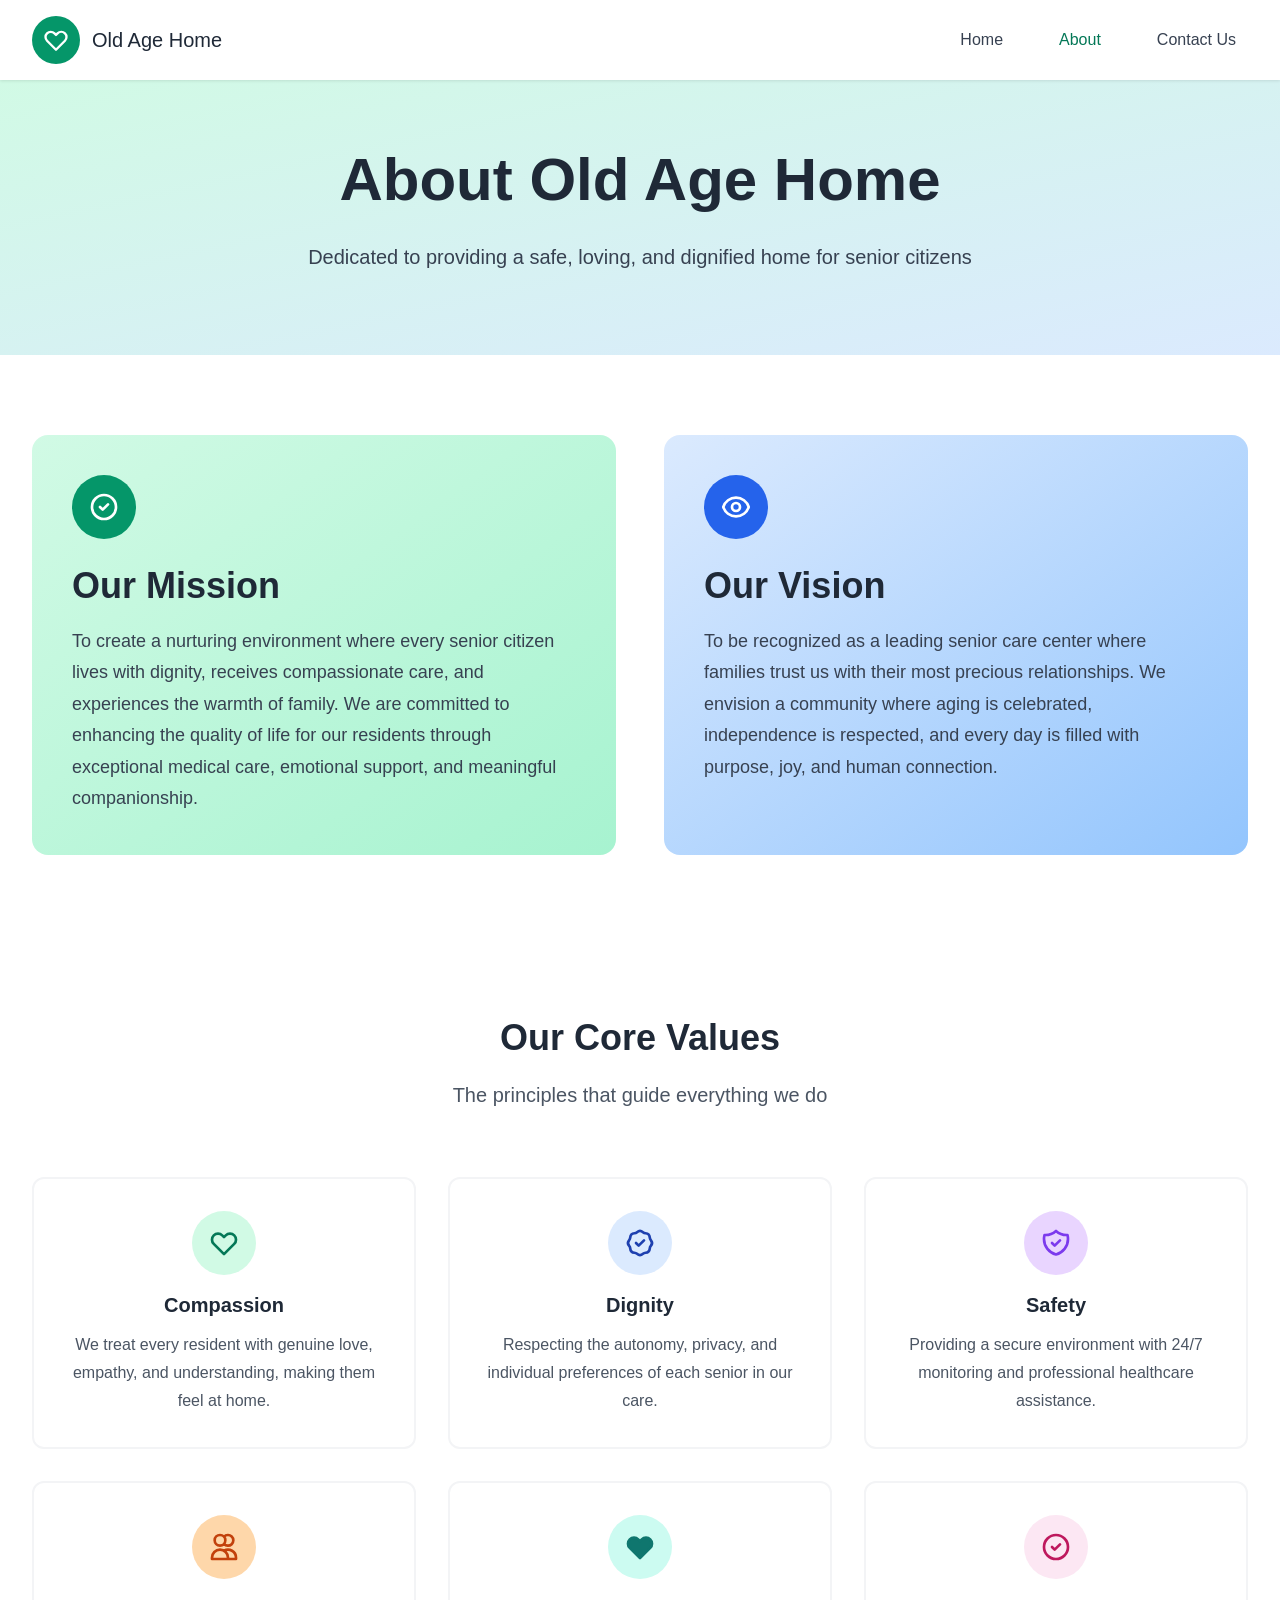
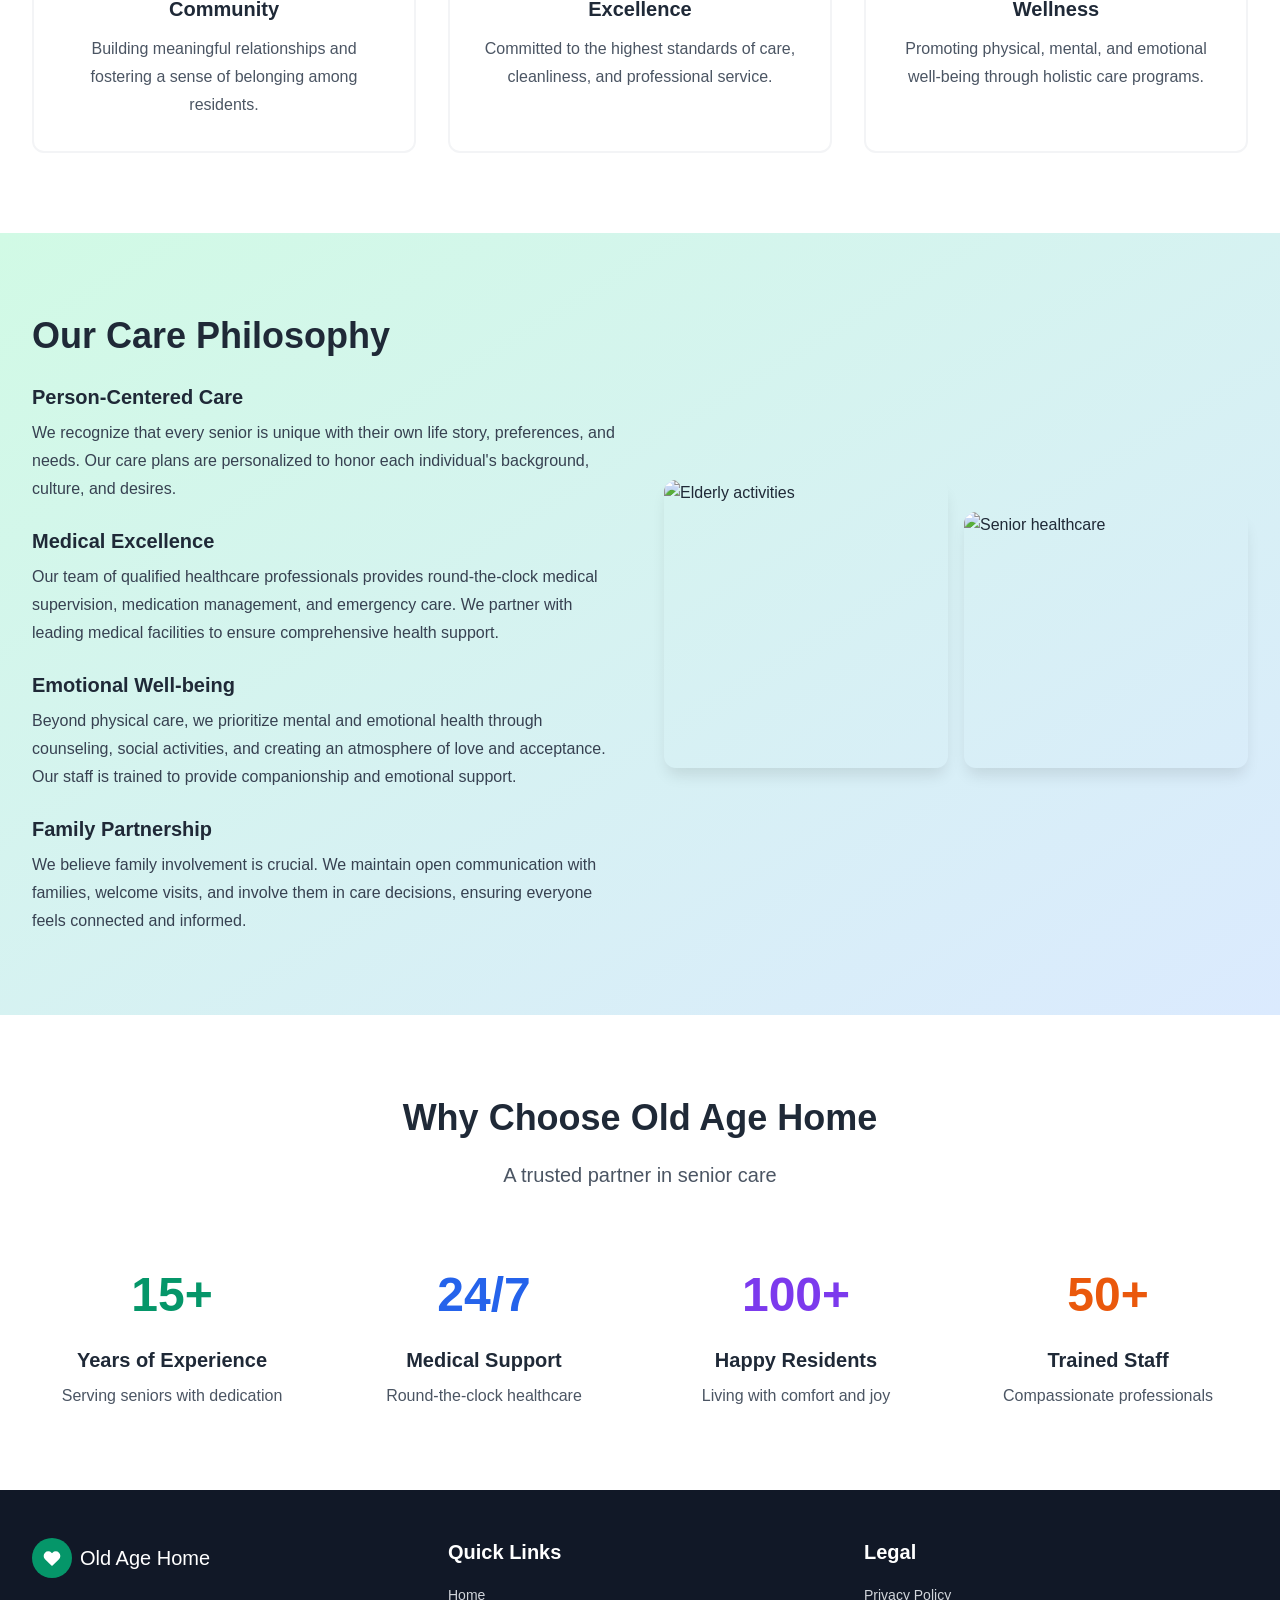
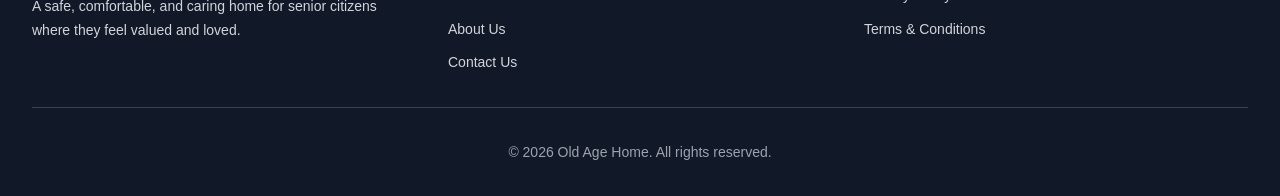
==== about.html @ d77091b3 "Add files via upload" ====
<!DOCTYPE html>
<html lang="en">
<head>
    <meta charset="UTF-8">
    <meta name="viewport" content="width=device-width, initial-scale=1.0">
    <title>About Us - Old Age Home</title>
    <link rel="stylesheet" href="styles.css">
</head>
<body>
    <!-- Header -->
    <header class="header">
        <div class="container">
            <div class="header-content">
                <a href="index.html" class="logo">
                    <div class="logo-icon">
                        <svg class="icon" fill="none" stroke="currentColor" viewBox="0 0 24 24">
                            <path stroke-linecap="round" stroke-linejoin="round" stroke-width="2" d="M4.318 6.318a4.5 4.5 0 000 6.364L12 20.364l7.682-7.682a4.5 4.5 0 00-6.364-6.364L12 7.636l-1.318-1.318a4.5 4.5 0 00-6.364 0z" />
                        </svg>
                    </div>
                    <span class="logo-text">Old Age Home</span>
                </a>

                <nav class="nav-desktop">
                    <a href="index.html" class="nav-link">Home</a>
                    <a href="about.html" class="nav-link active">About</a>
                    <a href="contact.html" class="nav-link">Contact Us</a>
                </nav>

                <button class="mobile-menu-btn" id="mobileMenuBtn">
                    <svg class="icon menu-icon" fill="none" stroke="currentColor" viewBox="0 0 24 24">
                        <path stroke-linecap="round" stroke-linejoin="round" stroke-width="2" d="M4 6h16M4 12h16M4 18h16" />
                    </svg>
                    <svg class="icon close-icon hidden" fill="none" stroke="currentColor" viewBox="0 0 24 24">
                        <path stroke-linecap="round" stroke-linejoin="round" stroke-width="2" d="M6 18L18 6M6 6l12 12" />
                    </svg>
                </button>
            </div>

            <nav class="nav-mobile hidden" id="mobileMenu">
                <a href="index.html" class="nav-link-mobile">Home</a>
                <a href="about.html" class="nav-link-mobile active">About</a>
                <a href="contact.html" class="nav-link-mobile">Contact Us</a>
            </nav>
        </div>
    </header>

    <!-- Main Content -->
    <main>
        <!-- Page Hero -->
        <section class="page-hero">
            <div class="container">
                <h1>About Old Age Home</h1>
                <p class="page-hero-subtitle">Dedicated to providing a safe, loving, and dignified home for senior citizens</p>
            </div>
        </section>

        <!-- Mission & Vision -->
        <section class="mission-vision">
            <div class="container">
                <div class="mission-vision-grid">
                    <div class="mission-box emerald">
                        <div class="mission-icon">
                            <svg class="icon" fill="none" stroke="currentColor" viewBox="0 0 24 24">
                                <path stroke-linecap="round" stroke-linejoin="round" stroke-width="2" d="M9 12l2 2 4-4m6 2a9 9 0 11-18 0 9 9 0 0118 0z" />
                            </svg>
                        </div>
                        <h2>Our Mission</h2>
                        <p>To create a nurturing environment where every senior citizen lives with dignity, receives compassionate care, and experiences the warmth of family. We are committed to enhancing the quality of life for our residents through exceptional medical care, emotional support, and meaningful companionship.</p>
                    </div>
                    <div class="mission-box blue">
                        <div class="mission-icon">
                            <svg class="icon" fill="none" stroke="currentColor" viewBox="0 0 24 24">
                                <path stroke-linecap="round" stroke-linejoin="round" stroke-width="2" d="M15 12a3 3 0 11-6 0 3 3 0 016 0z M2.458 12C3.732 7.943 7.523 5 12 5c4.478 0 8.268 2.943 9.542 7-1.274 4.057-5.064 7-9.542 7-4.477 0-8.268-2.943-9.542-7z" />
                            </svg>
                        </div>
                        <h2>Our Vision</h2>
                        <p>To be recognized as a leading senior care center where families trust us with their most precious relationships. We envision a community where aging is celebrated, independence is respected, and every day is filled with purpose, joy, and human connection.</p>
                    </div>
                </div>
            </div>
        </section>

        <!-- Core Values -->
        <section class="core-values">
            <div class="container">
                <div class="section-header">
                    <h2>Our Core Values</h2>
                    <p class="section-subtitle">The principles that guide everything we do</p>
                </div>
                <div class="values-grid">
                    <div class="value-card">
                        <div class="value-icon emerald">
                            <svg class="icon" fill="none" stroke="currentColor" viewBox="0 0 24 24">
                                <path stroke-linecap="round" stroke-linejoin="round" stroke-width="2" d="M4.318 6.318a4.5 4.5 0 000 6.364L12 20.364l7.682-7.682a4.5 4.5 0 00-6.364-6.364L12 7.636l-1.318-1.318a4.5 4.5 0 00-6.364 0z" />
                            </svg>
                        </div>
                        <h3>Compassion</h3>
                        <p>We treat every resident with genuine love, empathy, and understanding, making them feel at home.</p>
                    </div>
                    <div class="value-card">
                        <div class="value-icon blue">
                            <svg class="icon" fill="none" stroke="currentColor" viewBox="0 0 24 24">
                                <path stroke-linecap="round" stroke-linejoin="round" stroke-width="2" d="M9 12l2 2 4-4M7.835 4.697a3.42 3.42 0 001.946-.806 3.42 3.42 0 014.438 0 3.42 3.42 0 001.946.806 3.42 3.42 0 013.138 3.138 3.42 3.42 0 00.806 1.946 3.42 3.42 0 010 4.438 3.42 3.42 0 00-.806 1.946 3.42 3.42 0 01-3.138 3.138 3.42 3.42 0 00-1.946.806 3.42 3.42 0 01-4.438 0 3.42 3.42 0 00-1.946-.806 3.42 3.42 0 01-3.138-3.138 3.42 3.42 0 00-.806-1.946 3.42 3.42 0 010-4.438 3.42 3.42 0 00.806-1.946 3.42 3.42 0 013.138-3.138z" />
                            </svg>
                        </div>
                        <h3>Dignity</h3>
                        <p>Respecting the autonomy, privacy, and individual preferences of each senior in our care.</p>
                    </div>
                    <div class="value-card">
                        <div class="value-icon purple">
                            <svg class="icon" fill="none" stroke="currentColor" viewBox="0 0 24 24">
                                <path stroke-linecap="round" stroke-linejoin="round" stroke-width="2" d="M9 12l2 2 4-4m5.618-4.016A11.955 11.955 0 0112 2.944a11.955 11.955 0 01-8.618 3.04A12.02 12.02 0 003 9c0 5.591 3.824 10.29 9 11.622 5.176-1.332 9-6.03 9-11.622 0-1.042-.133-2.052-.382-3.016z" />
                            </svg>
                        </div>
                        <h3>Safety</h3>
                        <p>Providing a secure environment with 24/7 monitoring and professional healthcare assistance.</p>
                    </div>
                    <div class="value-card">
                        <div class="value-icon orange">
                            <svg class="icon" fill="none" stroke="currentColor" viewBox="0 0 24 24">
                                <path stroke-linecap="round" stroke-linejoin="round" stroke-width="2" d="M12 4.354a4 4 0 110 5.292M15 21H3v-1a6 6 0 0112 0v1zm0 0h6v-1a6 6 0 00-9-5.197M13 7a4 4 0 11-8 0 4 4 0 018 0z" />
                            </svg>
                        </div>
                        <h3>Community</h3>
                        <p>Building meaningful relationships and fostering a sense of belonging among residents.</p>
                    </div>
                    <div class="value-card">
                        <div class="value-icon teal">
                            <svg class="icon" fill="currentColor" stroke="currentColor" viewBox="0 0 24 24">
                                <path stroke-linecap="round" stroke-linejoin="round" stroke-width="2" d="M4.318 6.318a4.5 4.5 0 000 6.364L12 20.364l7.682-7.682a4.5 4.5 0 00-6.364-6.364L12 7.636l-1.318-1.318a4.5 4.5 0 00-6.364 0z" />
                            </svg>
                        </div>
                        <h3>Excellence</h3>
                        <p>Committed to the highest standards of care, cleanliness, and professional service.</p>
                    </div>
                    <div class="value-card">
                        <div class="value-icon pink">
                            <svg class="icon" fill="none" stroke="currentColor" viewBox="0 0 24 24">
                                <path stroke-linecap="round" stroke-linejoin="round" stroke-width="2" d="M9 12l2 2 4-4m6 2a9 9 0 11-18 0 9 9 0 0118 0z" />
                            </svg>
                        </div>
                        <h3>Wellness</h3>
                        <p>Promoting physical, mental, and emotional well-being through holistic care programs.</p>
                    </div>
                </div>
            </div>
        </section>

        <!-- Care Philosophy -->
        <section class="care-philosophy">
            <div class="container">
                <div class="care-philosophy-grid">
                    <div class="care-philosophy-content">
                        <h2>Our Care Philosophy</h2>
                        <div class="philosophy-items">
                            <div class="philosophy-item">
                                <h3>Person-Centered Care</h3>
                                <p>We recognize that every senior is unique with their own life story, preferences, and needs. Our care plans are personalized to honor each individual's background, culture, and desires.</p>
                            </div>
                            <div class="philosophy-item">
                                <h3>Medical Excellence</h3>
                                <p>Our team of qualified healthcare professionals provides round-the-clock medical supervision, medication management, and emergency care. We partner with leading medical facilities to ensure comprehensive health support.</p>
                            </div>
                            <div class="philosophy-item">
                                <h3>Emotional Well-being</h3>
                                <p>Beyond physical care, we prioritize mental and emotional health through counseling, social activities, and creating an atmosphere of love and acceptance. Our staff is trained to provide companionship and emotional support.</p>
                            </div>
                            <div class="philosophy-item">
                                <h3>Family Partnership</h3>
                                <p>We believe family involvement is crucial. We maintain open communication with families, welcome visits, and involve them in care decisions, ensuring everyone feels connected and informed.</p>
                            </div>
                        </div>
                    </div>
                    <div class="care-philosophy-images">
                        <div class="philosophy-image image-1">
                            <img src="https://images.unsplash.com/photo-1758686254265-7853cf83c1c7?crop=entropy&cs=tinysrgb&fit=max&fm=jpg&ixid=M3w3Nzg4Nzd8MHwxfHNlYXJjaHwxfHxlbGRlcmx5JTIwYWN0aXZpdGllcyUyMHJlY3JlYXRpb258ZW58MXx8fHwxNzY4MzgzNTQwfDA&ixlib=rb-4.1.0&q=80&w=1080" alt="Elderly activities">
                        </div>
                        <div class="philosophy-image image-2">
                            <img src="https://images.unsplash.com/photo-1758691462321-9b6c98c40f7e?crop=entropy&cs=tinysrgb&fit=max&fm=jpg&ixid=M3w3Nzg4Nzd8MHwxfHNlYXJjaHwxfHxzZW5pb3IlMjBoZWFsdGhjYXJlJTIwbWVkaWNhbHxlbnwxfHx8fDE3NjgzODM1NDB8MA&ixlib=rb-4.1.0&q=80&w=1080" alt="Senior healthcare">
                        </div>
                    </div>
                </div>
            </div>
        </section>

        <!-- Statistics -->
        <section class="statistics">
            <div class="container">
                <div class="section-header">
                    <h2>Why Choose Old Age Home</h2>
                    <p class="section-subtitle">A trusted partner in senior care</p>
                </div>
                <div class="stats-grid">
                    <div class="stat-item">
                        <div class="stat-number emerald">15+</div>
                        <h3>Years of Experience</h3>
                        <p>Serving seniors with dedication</p>
                    </div>
                    <div class="stat-item">
                        <div class="stat-number blue">24/7</div>
                        <h3>Medical Support</h3>
                        <p>Round-the-clock healthcare</p>
                    </div>
                    <div class="stat-item">
                        <div class="stat-number purple">100+</div>
                        <h3>Happy Residents</h3>
                        <p>Living with comfort and joy</p>
                    </div>
                    <div class="stat-item">
                        <div class="stat-number orange">50+</div>
                        <h3>Trained Staff</h3>
                        <p>Compassionate professionals</p>
                    </div>
                </div>
            </div>
        </section>
    </main>

    <!-- Footer -->
    <footer class="footer">
        <div class="container">
            <div class="footer-grid">
                <div class="footer-section">
                    <div class="footer-logo">
                        <div class="footer-logo-icon">
                            <svg class="icon" fill="currentColor" stroke="currentColor" viewBox="0 0 24 24">
                                <path stroke-linecap="round" stroke-linejoin="round" stroke-width="2" d="M4.318 6.318a4.5 4.5 0 000 6.364L12 20.364l7.682-7.682a4.5 4.5 0 00-6.364-6.364L12 7.636l-1.318-1.318a4.5 4.5 0 00-6.364 0z" />
                            </svg>
                        </div>
                        <span>Old Age Home</span>
                    </div>
                    <p class="footer-desc">A safe, comfortable, and caring home for senior citizens where they feel valued and loved.</p>
                </div>
                <div class="footer-section">
                    <h3>Quick Links</h3>
                    <ul class="footer-links">
                        <li><a href="index.html">Home</a></li>
                        <li><a href="about.html">About Us</a></li>
                        <li><a href="contact.html">Contact Us</a></li>
                    </ul>
                </div>
                <div class="footer-section">
                    <h3>Legal</h3>
                    <ul class="footer-links">
                        <li><a href="privacy.html">Privacy Policy</a></li>
                        <li><a href="terms.html">Terms & Conditions</a></li>
                    </ul>
                </div>
            </div>
            <div class="footer-bottom">
                <p>&copy; 2026 Old Age Home. All rights reserved.</p>
            </div>
        </div>
    </footer>

    <script src="script.js"></script>
</body>
</html>
---- styles.css ----
/* Reset and Base Styles */
* {
    margin: 0;
    padding: 0;
    box-sizing: border-box;
}

body {
    font-family: -apple-system, BlinkMacSystemFont, 'Segoe UI', Roboto, 'Helvetica Neue', Arial, sans-serif;
    line-height: 1.6;
    color: #1f2937;
    background-color: #fafafa;
    min-height: 100vh;
    display: flex;
    flex-direction: column;
}

main {
    flex: 1;
}

img {
    max-width: 100%;
    height: auto;
    display: block;
}

a {
    text-decoration: none;
    color: inherit;
}

ul {
    list-style: none;
}

/* Typography */
h1 {
    font-size: 3rem;
    font-weight: 700;
    line-height: 1.2;
    margin-bottom: 1.5rem;
}

h2 {
    font-size: 2.25rem;
    font-weight: 700;
    line-height: 1.3;
    margin-bottom: 1rem;
}

h3 {
    font-size: 1.25rem;
    font-weight: 600;
    line-height: 1.4;
    margin-bottom: 0.5rem;
}

h4 {
    font-size: 1.125rem;
    font-weight: 600;
    line-height: 1.4;
}

p {
    margin-bottom: 1rem;
    line-height: 1.75;
}

/* Container */
.container {
    max-width: 1280px;
    margin: 0 auto;
    padding: 0 1rem;
}

.container-narrow {
    max-width: 896px;
    margin: 0 auto;
    padding: 0 1rem;
}

/* Icons */
.icon {
    width: 24px;
    height: 24px;
}

.icon-inline {
    width: 20px;
    height: 20px;
    vertical-align: middle;
    margin-right: 0.5rem;
}

/* Header */
.header {
    background-color: white;
    box-shadow: 0 1px 3px rgba(0, 0, 0, 0.1);
    position: sticky;
    top: 0;
    z-index: 50;
}

.header-content {
    display: flex;
    align-items: center;
    justify-content: space-between;
    height: 80px;
}

.logo {
    display: flex;
    align-items: center;
    gap: 0.75rem;
    transition: color 0.3s;
}

.logo:hover .logo-text {
    color: #059669;
}

.logo-icon {
    width: 48px;
    height: 48px;
    background-color: #059669;
    border-radius: 50%;
    display: flex;
    align-items: center;
    justify-content: center;
}

.logo-icon .icon {
    width: 28px;
    height: 28px;
    color: white;
}

.logo-text {
    font-size: 1.25rem;
    color: #1f2937;
    transition: color 0.3s;
}

.nav-desktop {
    display: none;
    align-items: center;
    gap: 2rem;
}

.nav-link {
    font-size: 1rem;
    color: #374151;
    padding: 0.5rem 0.75rem;
    border-radius: 0.375rem;
    transition: color 0.3s;
}

.nav-link:hover {
    color: #059669;
}

.nav-link.active {
    color: #047857;
}

.mobile-menu-btn {
    display: flex;
    padding: 0.5rem;
    border: none;
    background: none;
    color: #374151;
    cursor: pointer;
    border-radius: 0.375rem;
    transition: all 0.3s;
}

.mobile-menu-btn:hover {
    color: #059669;
    background-color: #f3f4f6;
}

.nav-mobile {
    padding: 1rem 0;
    border-top: 1px solid #e5e7eb;
}

.nav-link-mobile {
    display: block;
    padding: 0.75rem 1rem;
    font-size: 1rem;
    color: #374151;
    transition: all 0.3s;
}

.nav-link-mobile:hover {
    color: #059669;
    background-color: #f9fafb;
}

.nav-link-mobile.active {
    color: #047857;
    background-color: #d1fae5;
}

.hidden {
    display: none !important;
}

/* Buttons */
.btn {
    display: inline-block;
    padding: 1rem 2rem;
    font-size: 1.125rem;
    border-radius: 0.5rem;
    border: none;
    cursor: pointer;
    transition: all 0.3s;
    font-weight: 500;
}

.btn-primary {
    background-color: #059669;
    color: white;
}

.btn-primary:hover {
    background-color: #047857;
}

.btn-full {
    width: 100%;
    display: flex;
    align-items: center;
    justify-content: center;
}

/* Hero Section */
.hero {
    background: linear-gradient(to bottom right, #d1fae5, #dbeafe);
    padding: 5rem 0 7rem;
}

.hero-grid {
    display: grid;
    grid-template-columns: 1fr;
    gap: 3rem;
    align-items: center;
}

.hero-title {
    color: #1f2937;
    margin-bottom: 1.5rem;
}

.hero-subtitle {
    font-size: 1.25rem;
    color: #374151;
    margin-bottom: 2rem;
    line-height: 1.75;
}

.hero-image-wrapper {
    position: relative;
}

.hero-image {
    border-radius: 1rem;
    overflow: hidden;
    box-shadow: 0 25px 50px -12px rgba(0, 0, 0, 0.25);
}

.hero-image img {
    width: 100%;
    height: 400px;
    object-fit: cover;
}

.decorative-circle {
    position: absolute;
    width: 128px;
    height: 128px;
    border-radius: 50%;
    filter: blur(64px);
    z-index: -1;
}

.circle-1 {
    bottom: -24px;
    right: -24px;
    background-color: #a7f3d0;
}

.circle-2 {
    top: -24px;
    left: -24px;
    background-color: #bfdbfe;
}

/* Services Section */
.services {
    padding: 5rem 0;
    background-color: white;
}

.section-header {
    text-align: center;
    margin-bottom: 4rem;
}

.section-subtitle {
    font-size: 1.25rem;
    color: #4b5563;
    max-width: 768px;
    margin: 0 auto;
}

.services-grid {
    display: grid;
    grid-template-columns: 1fr;
    gap: 2rem;
}

.service-card {
    background-color: white;
    border: 2px solid #f3f4f6;
    border-radius: 0.75rem;
    padding: 2rem;
    transition: all 0.3s;
}

.service-card:hover {
    border-color: #a7f3d0;
    box-shadow: 0 10px 15px -3px rgba(0, 0, 0, 0.1);
}

.service-card:hover .service-icon {
    transform: scale(1.1);
}

.service-icon {
    width: 56px;
    height: 56px;
    background: linear-gradient(to bottom right, #d1fae5, #a7f3d0);
    border-radius: 50%;
    display: flex;
    align-items: center;
    justify-content: center;
    margin-bottom: 1.25rem;
    transition: transform 0.3s;
}

.service-icon .icon {
    width: 28px;
    height: 28px;
    color: #047857;
}

.service-card h3 {
    color: #1f2937;
    margin-bottom: 0.75rem;
}

.service-card p {
    color: #4b5563;
    line-height: 1.75;
    margin: 0;
}

/* About Preview Section */
.about-preview {
    padding: 5rem 0;
    background: linear-gradient(to bottom right, #dbeafe, #d1fae5);
}

.about-preview-grid {
    display: grid;
    grid-template-columns: 1fr;
    gap: 3rem;
    align-items: center;
}

.about-preview-image {
    border-radius: 1rem;
    overflow: hidden;
    box-shadow: 0 20px 25px -5px rgba(0, 0, 0, 0.1);
}

.about-preview-image img {
    width: 100%;
    height: 400px;
    object-fit: cover;
}

.about-preview-content h2 {
    color: #1f2937;
    margin-bottom: 1.5rem;
}

.about-preview-content p {
    font-size: 1.125rem;
    color: #374151;
    line-height: 1.75;
}

.features-grid {
    display: grid;
    grid-template-columns: 1fr;
    gap: 1rem;
    margin-top: 2rem;
}

.feature-item {
    display: flex;
    align-items: flex-start;
    gap: 0.75rem;
}

.feature-icon {
    width: 40px;
    height: 40px;
    border-radius: 50%;
    display: flex;
    align-items: center;
    justify-content: center;
    flex-shrink: 0;
}

.feature-icon.emerald {
    background-color: #d1fae5;
}

.feature-icon.emerald .icon {
    color: #047857;
}

.feature-icon.blue {
    background-color: #dbeafe;
}

.feature-icon.blue .icon {
    color: #1e40af;
}

.feature-icon .icon {
    width: 20px;
    height: 20px;
}

.feature-item h3 {
    color: #1f2937;
    margin-bottom: 0.25rem;
}

.feature-desc {
    font-size: 0.875rem;
    color: #4b5563;
    margin: 0;
}

/* Testimonials Section */
.testimonials {
    padding: 5rem 0;
    background-color: white;
}

.testimonials-grid {
    display: grid;
    grid-template-columns: 1fr;
    gap: 2rem;
}

.testimonial-card {
    background-color: white;
    border: 2px solid #f3f4f6;
    border-radius: 0.75rem;
    padding: 2rem;
    transition: box-shadow 0.3s;
}

.testimonial-card:hover {
    box-shadow: 0 10px 15px -3px rgba(0, 0, 0, 0.1);
}

.quote-icon {
    width: 40px;
    height: 40px;
    color: #059669;
    opacity: 0.5;
    margin-bottom: 1rem;
}

.testimonial-text {
    font-style: italic;
    color: #374151;
    line-height: 1.75;
    margin-bottom: 1.5rem;
}

.testimonial-author {
    display: flex;
    align-items: center;
    gap: 1rem;
}

.testimonial-author img {
    width: 56px;
    height: 56px;
    border-radius: 50%;
    object-fit: cover;
}

.testimonial-author h4 {
    color: #1f2937;
}

.author-relation {
    font-size: 0.875rem;
    color: #4b5563;
    margin: 0;
}

/* Page Hero */
.page-hero {
    background: linear-gradient(to bottom right, #d1fae5, #dbeafe);
    padding: 4rem 0;
    text-align: center;
}

.page-hero h1 {
    color: #1f2937;
    margin-bottom: 1.5rem;
}

.page-hero-subtitle {
    font-size: 1.25rem;
    color: #374151;
    line-height: 1.75;
}

.legal-icon {
    width: 64px;
    height: 64px;
    border-radius: 50%;
    display: flex;
    align-items: center;
    justify-content: center;
    margin: 0 auto 1.5rem;
}

.legal-icon.emerald {
    background-color: #059669;
}

.legal-icon.blue {
    background-color: #2563eb;
}

.legal-icon .icon {
    width: 32px;
    height: 32px;
    color: white;
}

/* Mission & Vision */
.mission-vision {
    padding: 5rem 0;
    background-color: white;
}

.mission-vision-grid {
    display: grid;
    grid-template-columns: 1fr;
    gap: 3rem;
}

.mission-box {
    padding: 2.5rem;
    border-radius: 1rem;
}

.mission-box.emerald {
    background: linear-gradient(to bottom right, #d1fae5, #a7f3d0);
}

.mission-box.blue {
    background: linear-gradient(to bottom right, #dbeafe, #93c5fd);
}

.mission-icon {
    width: 64px;
    height: 64px;
    border-radius: 50%;
    display: flex;
    align-items: center;
    justify-content: center;
    margin-bottom: 1.5rem;
}

.mission-box.emerald .mission-icon {
    background-color: #059669;
}

.mission-box.blue .mission-icon {
    background-color: #2563eb;
}

.mission-icon .icon {
    width: 32px;
    height: 32px;
    color: white;
}

.mission-box h2 {
    color: #1f2937;
    margin-bottom: 1rem;
}

.mission-box p {
    font-size: 1.125rem;
    color: #374151;
    line-height: 1.75;
    margin: 0;
}

/* Core Values */
.core-values {
    padding: 5rem 0;
    background-color: white;
}

.values-grid {
    display: grid;
    grid-template-columns: 1fr;
    gap: 2rem;
}

.value-card {
    text-align: center;
    padding: 2rem;
    background-color: white;
    border: 2px solid #f3f4f6;
    border-radius: 0.75rem;
    transition: all 0.3s;
}

.value-card:hover {
    border-color: #a7f3d0;
    box-shadow: 0 10px 15px -3px rgba(0, 0, 0, 0.1);
}

.value-icon {
    width: 64px;
    height: 64px;
    border-radius: 50%;
    display: flex;
    align-items: center;
    justify-content: center;
    margin: 0 auto 1rem;
}

.value-icon.emerald {
    background-color: #d1fae5;
}

.value-icon.emerald .icon {
    color: #047857;
}

.value-icon.blue {
    background-color: #dbeafe;
}

.value-icon.blue .icon {
    color: #1e40af;
}

.value-icon.purple {
    background-color: #e9d5ff;
}

.value-icon.purple .icon {
    color: #7c3aed;
}

.value-icon.orange {
    background-color: #fed7aa;
}

.value-icon.orange .icon {
    color: #c2410c;
}

.value-icon.teal {
    background-color: #ccfbf1;
}

.value-icon.teal .icon {
    color: #0f766e;
}

.value-icon.pink {
    background-color: #fce7f3;
}

.value-icon.pink .icon {
    color: #be185d;
}

.value-icon .icon {
    width: 32px;
    height: 32px;
}

.value-card h3 {
    color: #1f2937;
    margin-bottom: 0.75rem;
}

.value-card p {
    color: #4b5563;
    margin: 0;
}

/* Care Philosophy */
.care-philosophy {
    padding: 5rem 0;
    background: linear-gradient(to bottom right, #d1fae5, #dbeafe);
}

.care-philosophy-grid {
    display: grid;
    grid-template-columns: 1fr;
    gap: 3rem;
    align-items: center;
}

.care-philosophy-content h2 {
    color: #1f2937;
    margin-bottom: 1.5rem;
}

.philosophy-items {
    display: flex;
    flex-direction: column;
    gap: 1.5rem;
}

.philosophy-item h3 {
    color: #1f2937;
    margin-bottom: 0.5rem;
}

.philosophy-item p {
    color: #374151;
    line-height: 1.75;
    margin: 0;
}

.care-philosophy-images {
    display: grid;
    grid-template-columns: repeat(2, 1fr);
    gap: 1rem;
}

.philosophy-image {
    border-radius: 0.75rem;
    overflow: hidden;
    box-shadow: 0 10px 15px -3px rgba(0, 0, 0, 0.1);
}

.philosophy-image.image-2 {
    margin-top: 2rem;
}

.philosophy-image img {
    width: 100%;
    height: 256px;
    object-fit: cover;
}

/* Statistics */
.statistics {
    padding: 5rem 0;
    background-color: white;
}

.stats-grid {
    display: grid;
    grid-template-columns: 1fr;
    gap: 2rem;
}

.stat-item {
    text-align: center;
}

.stat-number {
    font-size: 3rem;
    font-weight: 700;
    margin-bottom: 0.75rem;
}

.stat-number.emerald {
    color: #059669;
}

.stat-number.blue {
    color: #2563eb;
}

.stat-number.purple {
    color: #7c3aed;
}

.stat-number.orange {
    color: #ea580c;
}

.stat-item h3 {
    color: #1f2937;
    margin-bottom: 0.5rem;
}

.stat-item p {
    color: #4b5563;
    margin: 0;
}

/* Contact Section */
.contact-section {
    padding: 5rem 0;
    background-color: white;
}

.contact-grid {
    display: grid;
    grid-template-columns: 1fr;
    gap: 3rem;
}

.contact-info h2 {
    color: #1f2937;
    margin-bottom: 2rem;
}

.contact-items {
    display: flex;
    flex-direction: column;
    gap: 1.5rem;
    margin-bottom: 2.5rem;
}

.contact-item {
    display: flex;
    align-items: flex-start;
    gap: 1rem;
}

.contact-item-icon {
    width: 48px;
    height: 48px;
    border-radius: 50%;
    display: flex;
    align-items: center;
    justify-content: center;
    flex-shrink: 0;
}

.contact-item-icon.emerald {
    background-color: #d1fae5;
}

.contact-item-icon.emerald .icon {
    color: #047857;
}

.contact-item-icon.blue {
    background-color: #dbeafe;
}

.contact-item-icon.blue .icon {
    color: #1e40af;
}

.contact-item-icon.purple {
    background-color: #e9d5ff;
}

.contact-item-icon.purple .icon {
    color: #7c3aed;
}

.contact-item-icon.orange {
    background-color: #fed7aa;
}

.contact-item-icon.orange .icon {
    color: #c2410c;
}

.contact-item h3 {
    color: #1f2937;
    margin-bottom: 0.25rem;
}

.contact-item p,
.contact-item a {
    font-size: 1.125rem;
    color: #4b5563;
    margin: 0;
}

.contact-item a:hover {
    color: #047857;
}

.visit-schedule-box {
    background: linear-gradient(to bottom right, #d1fae5, #dbeafe);
    padding: 2rem;
    border-radius: 0.75rem;
}

.visit-schedule-box h3 {
    color: #1f2937;
    margin-bottom: 1rem;
}

.visit-schedule-box p {
    color: #374151;
    line-height: 1.75;
}

/* Contact Form */
.contact-form-wrapper {
    width: 100%;
}

.contact-form-container {
    background-color: white;
    border: 2px solid #f3f4f6;
    border-radius: 1rem;
    padding: 2rem;
    box-shadow: 0 10px 15px -3px rgba(0, 0, 0, 0.1);
}

.contact-form-container h2 {
    color: #1f2937;
    margin-bottom: 1.5rem;
}

.success-message {
    margin-bottom: 1.5rem;
    padding: 1rem;
    background-color: #d1fae5;
    border: 1px solid #a7f3d0;
    border-radius: 0.5rem;
    color: #047857;
}

.contact-form {
    display: flex;
    flex-direction: column;
    gap: 1.5rem;
}

.form-group {
    display: flex;
    flex-direction: column;
}

.form-group label {
    color: #1f2937;
    margin-bottom: 0.5rem;
    font-weight: 500;
}

.form-group input,
.form-group textarea {
    padding: 0.75rem 1rem;
    border: 1px solid #d1d5db;
    border-radius: 0.5rem;
    font-size: 1rem;
    font-family: inherit;
    transition: all 0.3s;
}

.form-group input:focus,
.form-group textarea:focus {
    outline: none;
    border-color: #059669;
    box-shadow: 0 0 0 3px rgba(5, 150, 105, 0.1);
}

.form-group textarea {
    resize: none;
}

/* Map Section */
.map-section {
    padding: 5rem 0;
    background-color: #f9fafb;
}

.map-placeholder {
    background: linear-gradient(to bottom right, #d1fae5, #dbeafe);
    border-radius: 1rem;
    height: 384px;
    display: flex;
    flex-direction: column;
    align-items: center;
    justify-content: center;
}

.map-icon {
    width: 64px;
    height: 64px;
    color: #047857;
    margin-bottom: 1rem;
}

.map-address {
    font-size: 1.25rem;
    color: #374151;
    margin-bottom: 0.5rem;
}

.map-info {
    color: #4b5563;
    margin: 0;
}

/* Legal Content */
.legal-content {
    padding: 5rem 0;
    background-color: white;
}

.legal-intro {
    font-size: 1.125rem;
    color: #374151;
    line-height: 1.75;
    margin-bottom: 3rem;
}

.legal-section {
    margin-bottom: 3rem;
}

.legal-section h2 {
    color: #1f2937;
    margin-bottom: 1rem;
}

.legal-section h3 {
    color: #1f2937;
    margin-top: 1.5rem;
    margin-bottom: 0.75rem;
}

.legal-section p {
    color: #374151;
    line-height: 1.75;
}

.legal-section ul {
    list-style: disc;
    padding-left: 1.5rem;
    margin-bottom: 1rem;
}

.legal-section li {
    color: #374151;
    line-height: 1.75;
    margin-bottom: 0.5rem;
}

.legal-contact-box {
    background: linear-gradient(to bottom right, #d1fae5, #dbeafe);
    padding: 2rem;
    border-radius: 0.75rem;
}

.legal-contact-box h2 {
    color: #1f2937;
    margin-bottom: 1rem;
}

.legal-contact-box p {
    color: #374151;
    line-height: 1.75;
}

.legal-contact-box a {
    color: #047857;
}

.legal-contact-box a:hover {
    color: #065f46;
}

/* Footer */
.footer {
    background-color: #111827;
    color: #d1d5db;
    padding: 3rem 0 0;
    margin-top: auto;
}

.footer-grid {
    display: grid;
    grid-template-columns: 1fr;
    gap: 2rem;
    margin-bottom: 2rem;
}

.footer-section h3 {
    color: white;
    margin-bottom: 1rem;
}

.footer-logo {
    display: flex;
    align-items: center;
    gap: 0.5rem;
    margin-bottom: 1rem;
}

.footer-logo-icon {
    width: 40px;
    height: 40px;
    background-color: #059669;
    border-radius: 50%;
    display: flex;
    align-items: center;
    justify-content: center;
}

.footer-logo-icon .icon {
    width: 20px;
    height: 20px;
    color: white;
}

.footer-logo span {
    font-size: 1.25rem;
    color: white;
}

.footer-desc {
    font-size: 0.875rem;
    line-height: 1.75;
    margin: 0;
}

.footer-links {
    display: flex;
    flex-direction: column;
    gap: 0.5rem;
}

.footer-links a {
    font-size: 0.875rem;
    color: #d1d5db;
    transition: color 0.3s;
}

.footer-links a:hover {
    color: #6ee7b7;
}

.footer-bottom {
    padding: 2rem 0;
    border-top: 1px solid #374151;
    text-align: center;
}

.footer-bottom p {
    font-size: 0.875rem;
    color: #9ca3af;
    margin: 0;
}

/* Responsive Design */
@media (min-width: 768px) {
    .nav-desktop {
        display: flex;
    }
    
    .mobile-menu-btn {
        display: none;
    }
    
    .nav-mobile {
        display: none !important;
    }
    
    .services-grid {
        grid-template-columns: repeat(2, 1fr);
    }
    
    .testimonials-grid {
        grid-template-columns: repeat(2, 1fr);
    }
    
    .features-grid {
        grid-template-columns: repeat(2, 1fr);
    }
    
    .contact-grid {
        grid-template-columns: repeat(2, 1fr);
    }
    
    .footer-grid {
        grid-template-columns: repeat(3, 1fr);
    }
    
    .values-grid {
        grid-template-columns: repeat(2, 1fr);
    }
    
    .stats-grid {
        grid-template-columns: repeat(2, 1fr);
    }
}

@media (min-width: 1024px) {
    h1 {
        font-size: 3.75rem;
    }
    
    .container {
        padding: 0 2rem;
    }
    
    .container-narrow {
        padding: 0 2rem;
    }
    
    .hero {
        padding: 7rem 0;
    }
    
    .hero-grid {
        grid-template-columns: repeat(2, 1fr);
    }
    
    .services-grid {
        grid-template-columns: repeat(3, 1fr);
    }
    
    .testimonials-grid {
        grid-template-columns: repeat(3, 1fr);
    }
    
    .about-preview-grid {
        grid-template-columns: repeat(2, 1fr);
    }
    
    .mission-vision-grid {
        grid-template-columns: repeat(2, 1fr);
    }
    
    .values-grid {
        grid-template-columns: repeat(3, 1fr);
    }
    
    .care-philosophy-grid {
        grid-template-columns: repeat(2, 1fr);
    }
    
    .stats-grid {
        grid-template-columns: repeat(4, 1fr);
    }
}

@media (max-width: 767px) {
    h1 {
        font-size: 2rem;
    }
    
    h2 {
        font-size: 1.75rem;
    }
    
    .hero-subtitle {
        font-size: 1.125rem;
    }
    
    .section-subtitle {
        font-size: 1.125rem;
    }
}

.in-home-services{padding:5rem 0;background:#fafafa}
.home-services-grid{display:grid;grid-template-columns:1fr;gap:2rem}
.home-service-item{background:#fff;border-radius:.75rem;overflow:hidden;border:2px solid #f3f4f6;transition:.3s}
.home-service-item:hover{transform:translateY(-5px);box-shadow:0 12px 20px rgba(0,0,0,.08)}
.home-service-item img{width:100%;height:220px;object-fit:cover}
.activities{padding:5rem 0;background:linear-gradient(to bottom right,#dbeafe,#d1fae5)}
.activities-grid{display:grid;grid-template-columns:1fr;gap:2rem}
.activity-card{background:#fff;border-radius:.75rem;overflow:hidden;box-shadow:0 10px 18px rgba(0,0,0,.08)}
.activity-card img{width:100%;height:220px;object-fit:cover}
@media(min-width:768px){.home-services-grid,.activities-grid{grid-template-columns:repeat(3,1fr)}}
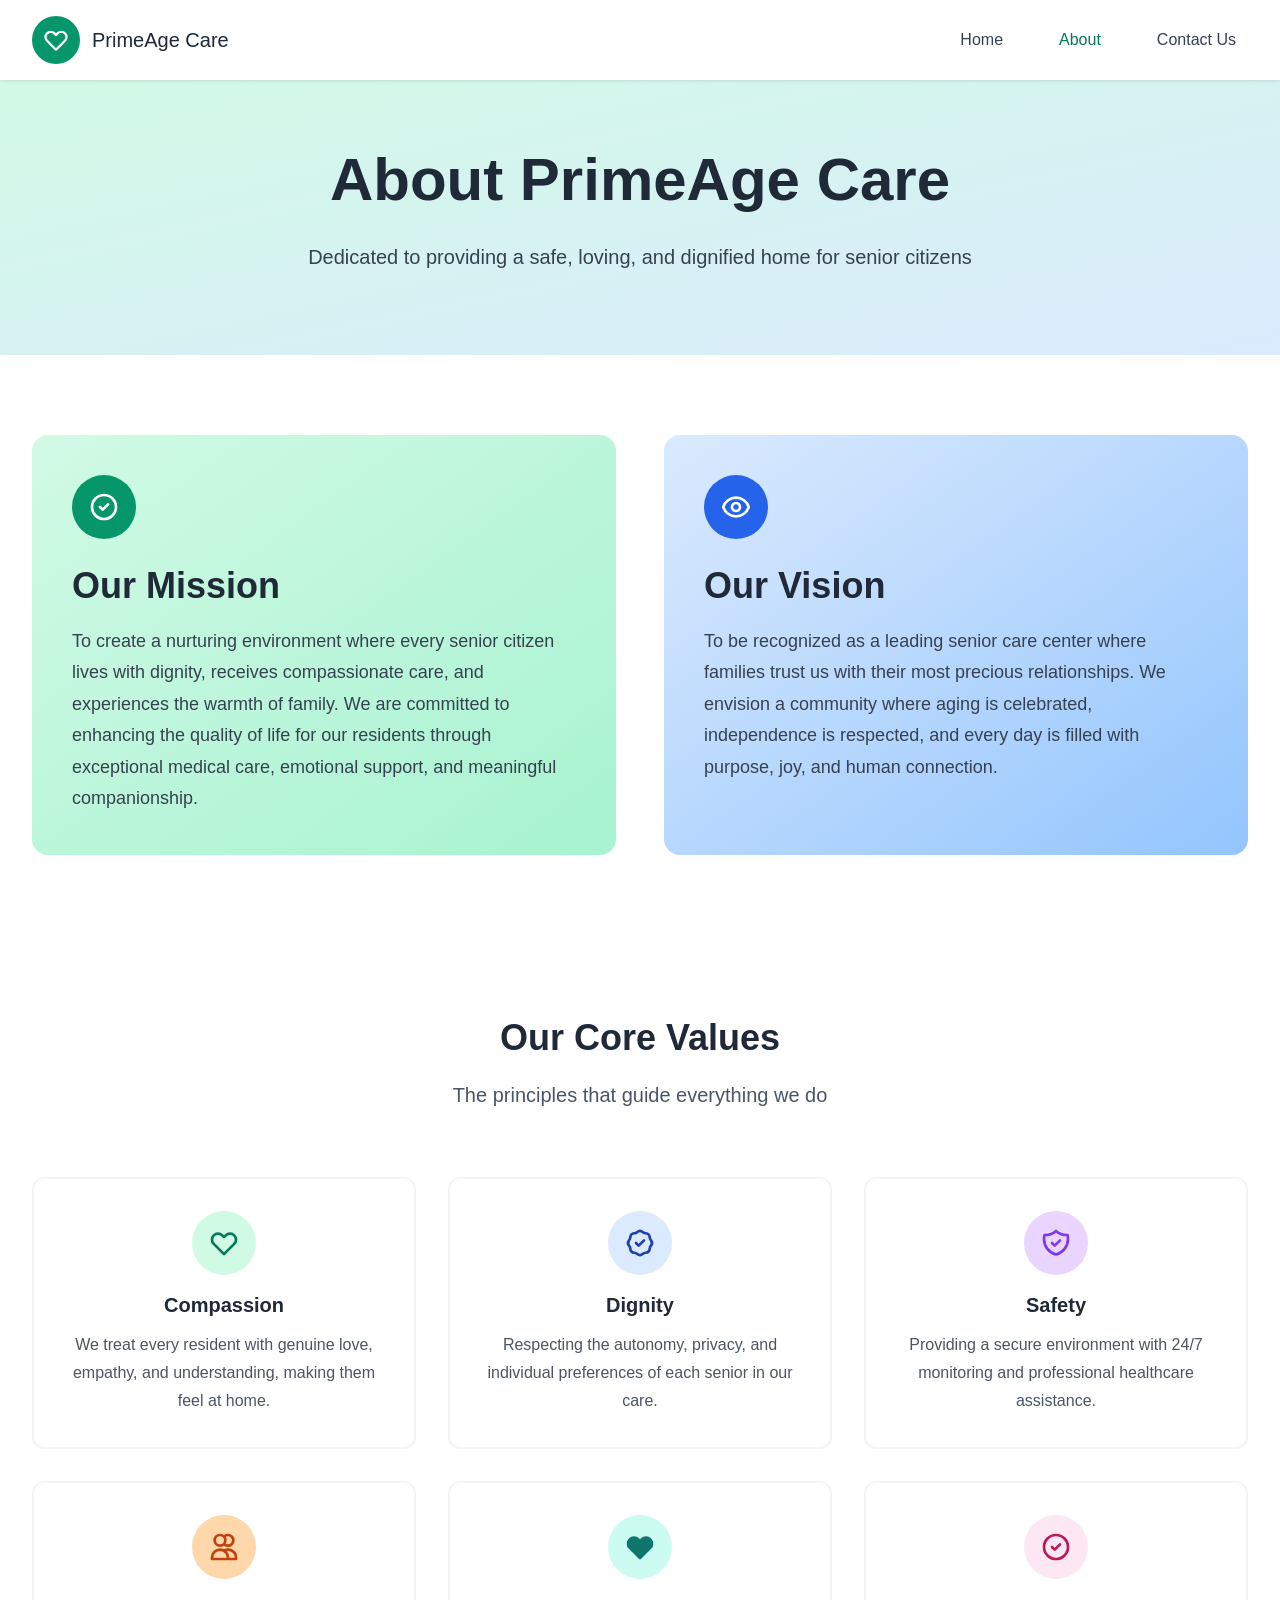
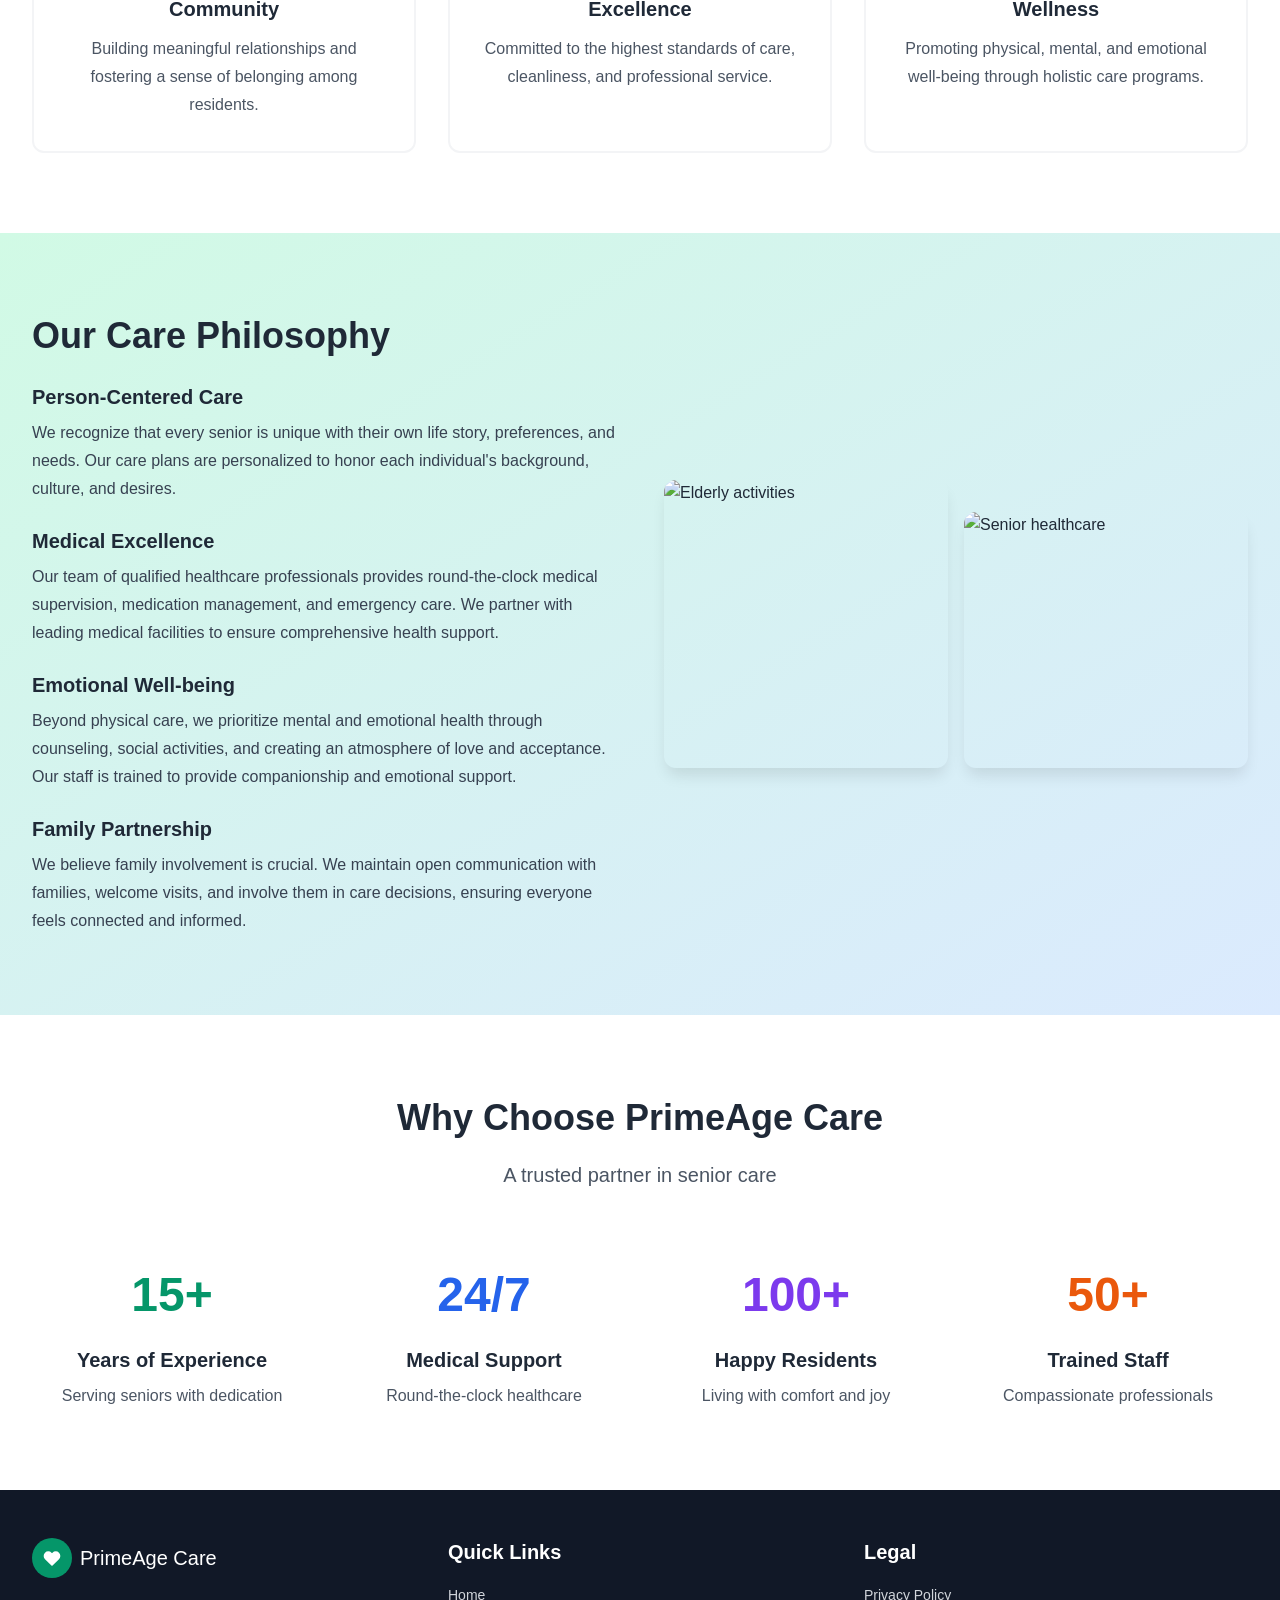
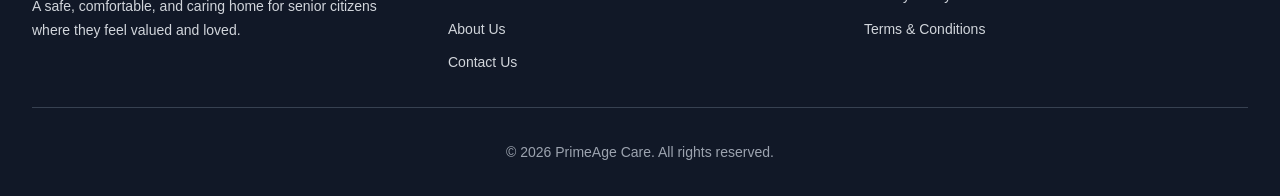
==== commit dfbadbdb: "Update about.html" ====
--- a/about.html
+++ b/about.html
@@ -3,7 +3,7 @@
 <head>
     <meta charset="UTF-8">
     <meta name="viewport" content="width=device-width, initial-scale=1.0">
-    <title>About Us - Old Age Home</title>
+    <title>About Us - PrimeAge Care</title>
     <link rel="stylesheet" href="styles.css">
 </head>
 <body>
@@ -17,7 +17,7 @@
                             <path stroke-linecap="round" stroke-linejoin="round" stroke-width="2" d="M4.318 6.318a4.5 4.5 0 000 6.364L12 20.364l7.682-7.682a4.5 4.5 0 00-6.364-6.364L12 7.636l-1.318-1.318a4.5 4.5 0 00-6.364 0z" />
                         </svg>
                     </div>
-                    <span class="logo-text">Old Age Home</span>
+                    <span class="logo-text">PrimeAge Care</span>
                 </a>
 
                 <nav class="nav-desktop">
@@ -49,7 +49,7 @@
         <!-- Page Hero -->
         <section class="page-hero">
             <div class="container">
-                <h1>About Old Age Home</h1>
+                <h1>About PrimeAge Care</h1>
                 <p class="page-hero-subtitle">Dedicated to providing a safe, loving, and dignified home for senior citizens</p>
             </div>
         </section>
@@ -187,7 +187,7 @@
         <section class="statistics">
             <div class="container">
                 <div class="section-header">
-                    <h2>Why Choose Old Age Home</h2>
+                    <h2>Why Choose PrimeAge Care</h2>
                     <p class="section-subtitle">A trusted partner in senior care</p>
                 </div>
                 <div class="stats-grid">
@@ -227,7 +227,7 @@
                                 <path stroke-linecap="round" stroke-linejoin="round" stroke-width="2" d="M4.318 6.318a4.5 4.5 0 000 6.364L12 20.364l7.682-7.682a4.5 4.5 0 00-6.364-6.364L12 7.636l-1.318-1.318a4.5 4.5 0 00-6.364 0z" />
                             </svg>
                         </div>
-                        <span>Old Age Home</span>
+                        <span>PrimeAge Care</span>
                     </div>
                     <p class="footer-desc">A safe, comfortable, and caring home for senior citizens where they feel valued and loved.</p>
                 </div>
@@ -248,7 +248,7 @@
                 </div>
             </div>
             <div class="footer-bottom">
-                <p>&copy; 2026 Old Age Home. All rights reserved.</p>
+                <p>&copy; 2026 PrimeAge Care. All rights reserved.</p>
             </div>
         </div>
     </footer>
